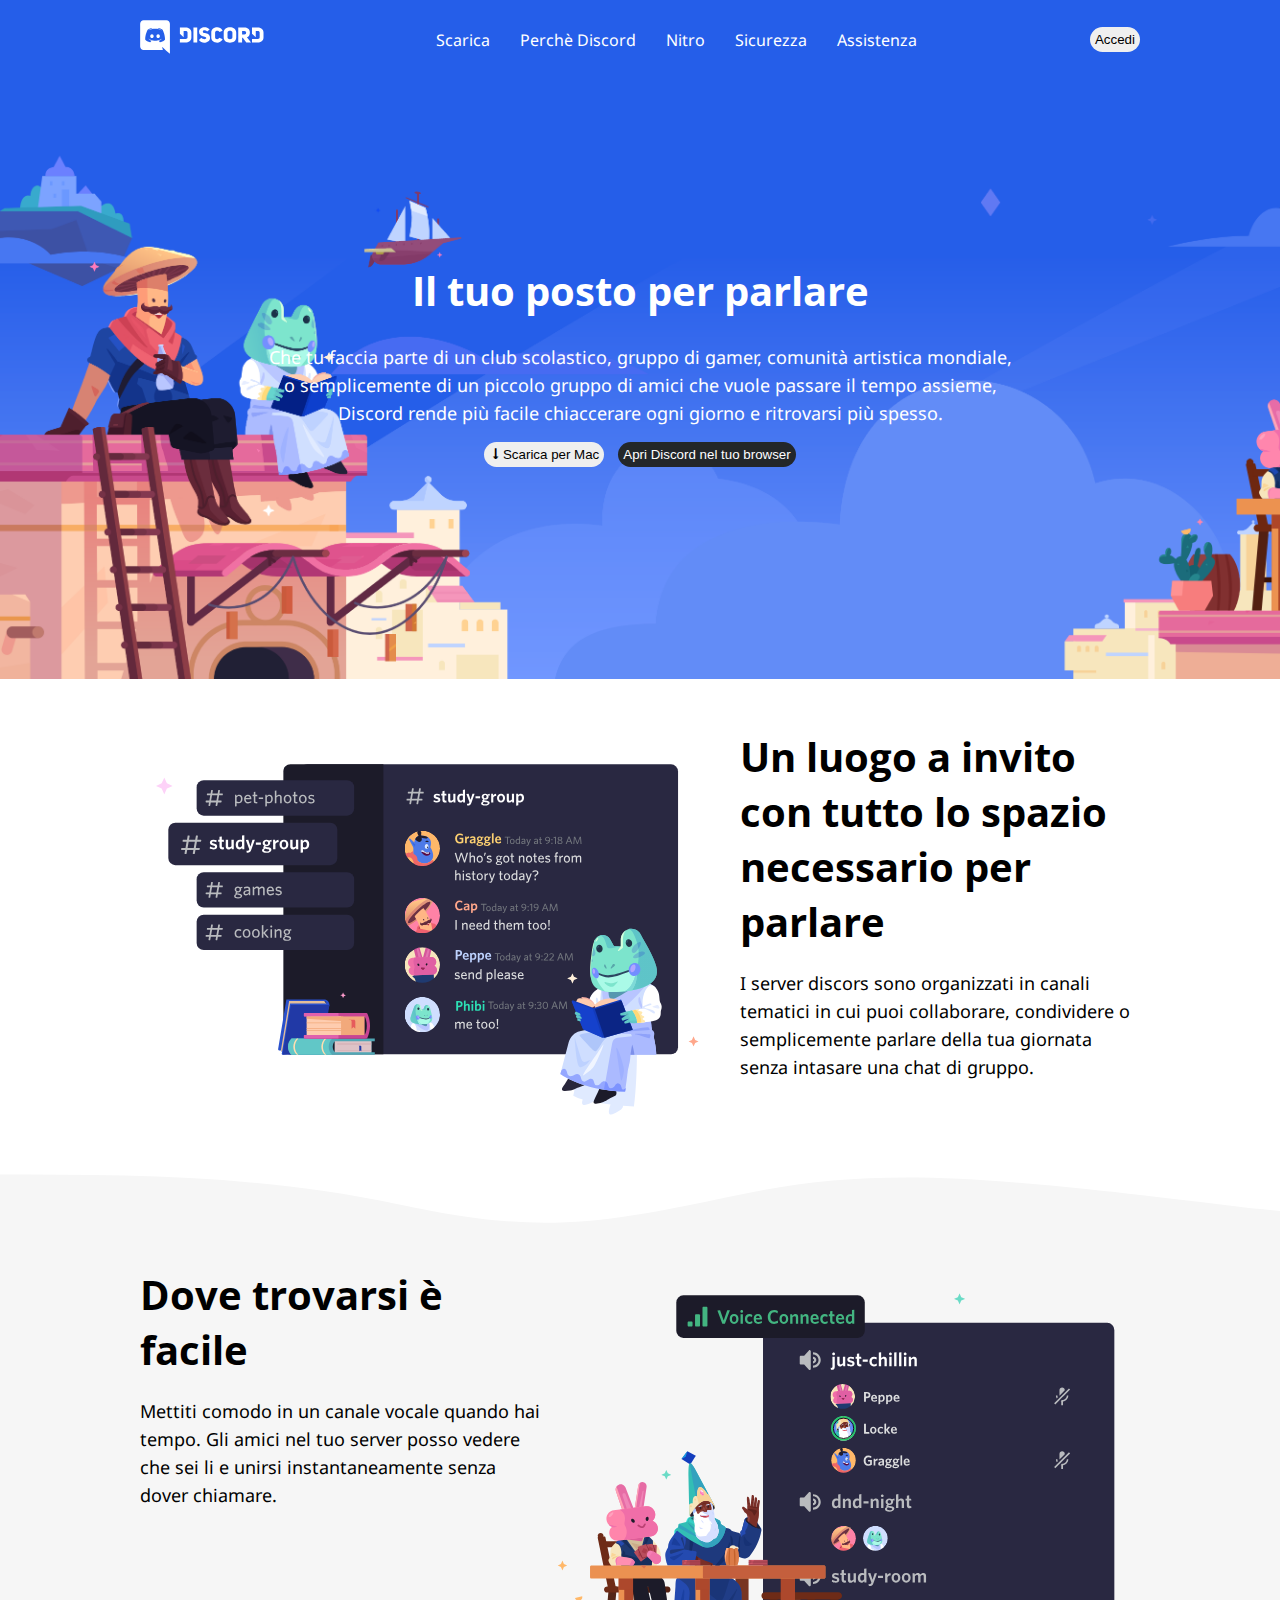
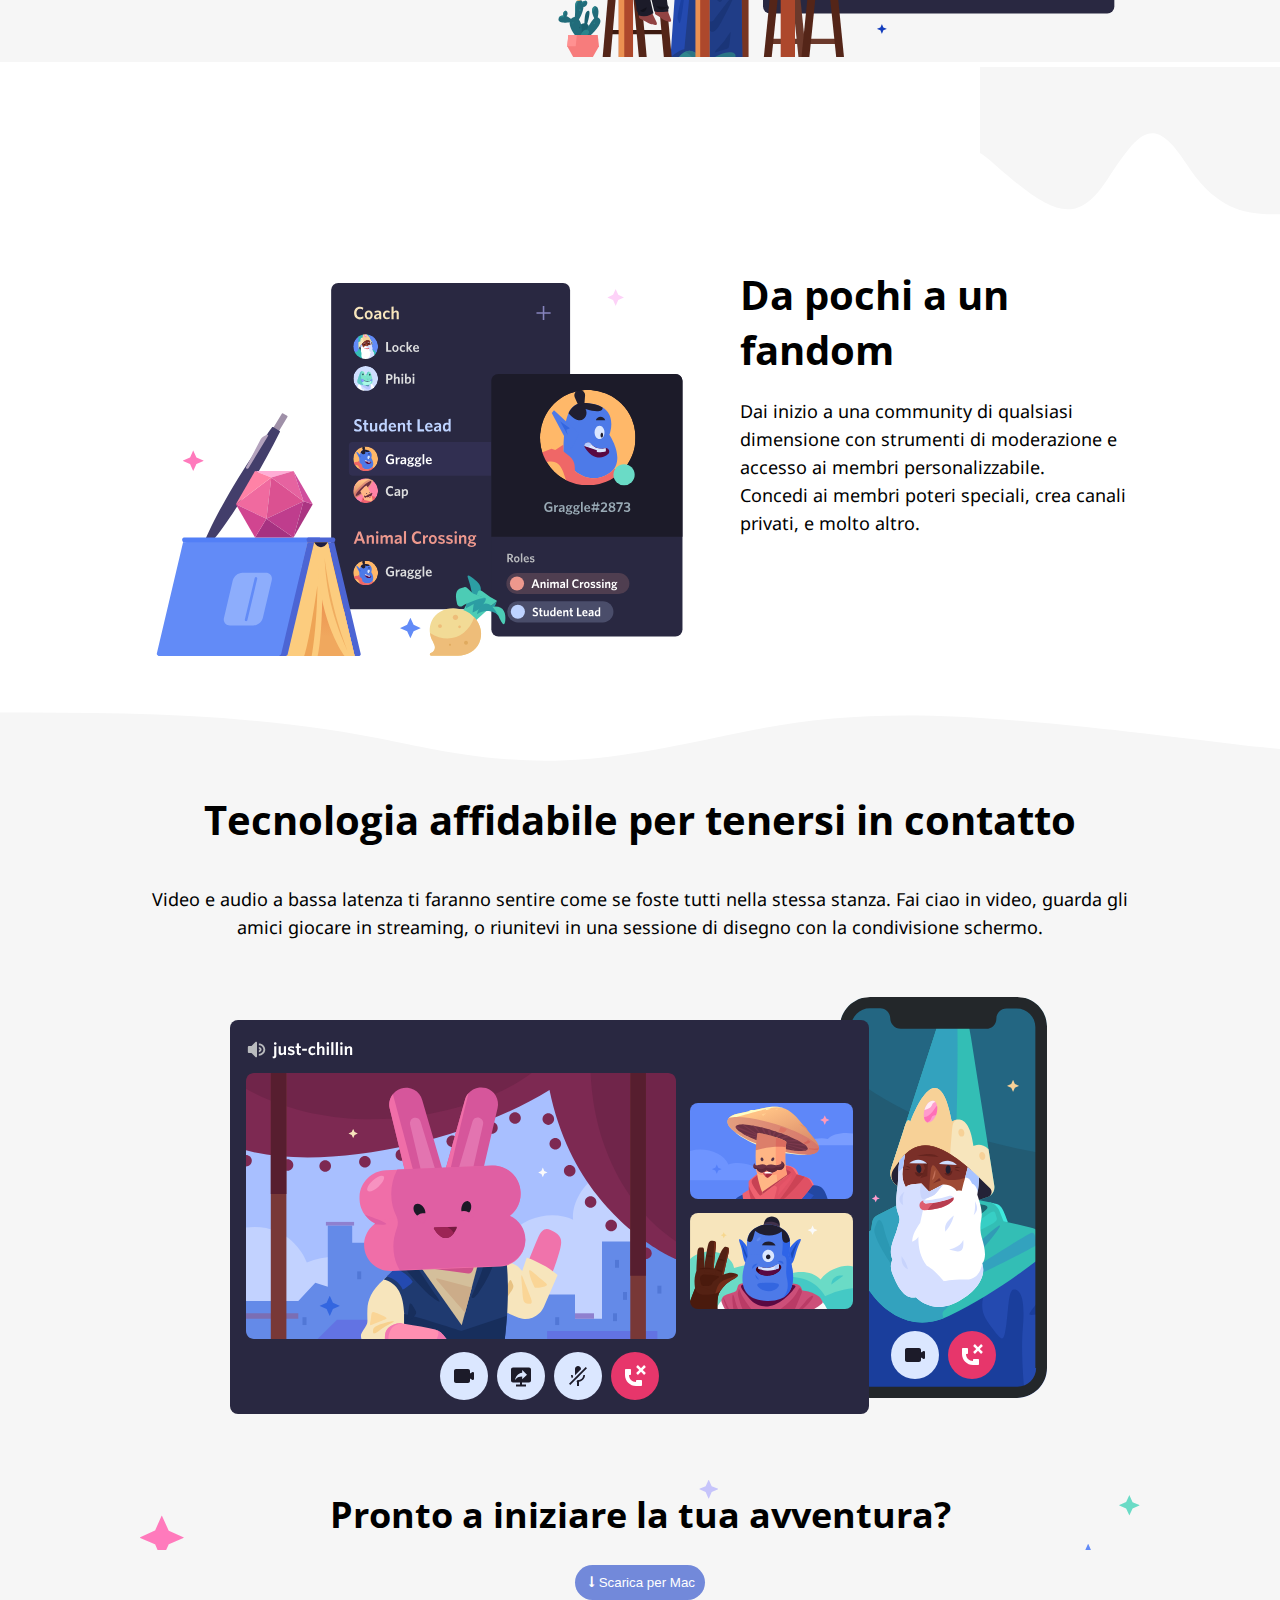
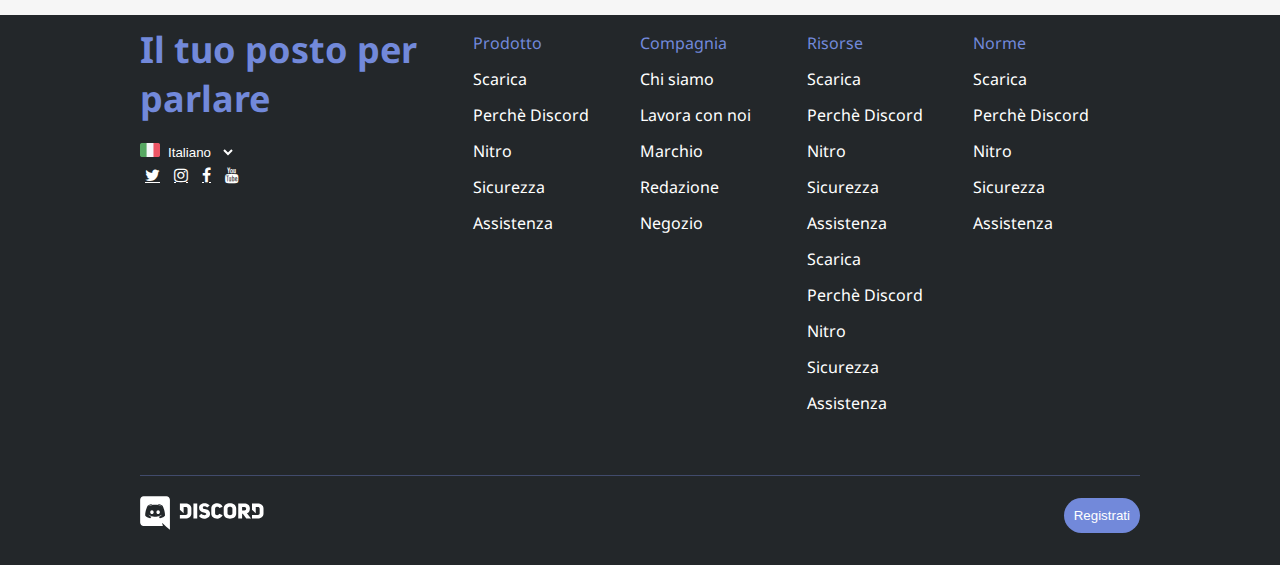
==== bonus/index.html @ d906f5fe "FEAT bonus wave + menu languages" ====
<!DOCTYPE html>
<html lang="en">
<head>
    <meta charset="UTF-8">
    <meta http-equiv="X-UA-Compatible" content="IE=edge">
    <meta name="viewport" content="width=device-width, initial-scale=1.0">
    <title>Discord</title>
    <link rel="stylesheet" href="./css/style.css">
    <link rel="stylesheet" href="https://cdnjs.cloudflare.com/ajax/libs/font-awesome/4.7.0/css/font-awesome.min.css">
    <link rel="preconnect" href="https://fonts.googleapis.com">
    <link rel="preconnect" href="https://fonts.gstatic.com" crossorigin>
    <link href="https://fonts.googleapis.com/css2?family=Noto+Sans:wght@300&display=swap" rel="stylesheet">
    <link rel="preconnect" href="https://fonts.googleapis.com">
    <link rel="preconnect" href="https://fonts.gstatic.com" crossorigin>
    <link href="https://fonts.googleapis.com/css2?family=Open+Sans:wght@700&display=swap" rel="stylesheet">
</head>
<body class="debug">
    <header class="main-header">
        <div class="container">
            <div class="row row-3">
                <div class="col">
                    <img src="./img/logo.svg" alt="logo">
                </div>
                <div class="col">
                    <ul>
                        <li>Scarica</li>
                        <li>Perchè Discord</li>
                        <li>Nitro</li>
                        <li>Sicurezza</li>
                        <li>Assistenza</li>
                    </ul>
                </div>
                <div class="col">
                    <button class="login button" type="button">Accedi</button>
                </div>
            </div>
        </div>
    </header>

    <main>
    <!--primo contenitore-->
        <section class="first">
            <div class="little-container">
                <div class="row row-first">
                    <div class="col">
                        <h2>Il tuo posto per parlare</h2>
                        <p>
                            Che tu faccia parte di un club scolastico, gruppo di gamer, comunità artistica mondiale,<br>
                            o semplicemente di un piccolo gruppo di amici che vuole passare il tempo assieme, <br>
                            Discord rende pi&ugrave; facile chiaccerare ogni giorno e ritrovarsi pi&ugrave; spesso.
                        </p>
                        <button class="arrow button" type="button">
                            Scarica per Mac
                        </button>
                        <button class="open button" type="button">
                            Apri Discord nel tuo browser
                        </button>
                    </div>
                </div>
            </div>
        </section>

        <section class="section">
            <!--secondo contenitore-->
            <div class="secondo">
                <div class="container">
                    <div class="row row-2">
                        <div class="col col-60">
                            <img src="./img/item1.svg" alt="item1">
                        </div>
                        <div class="col col-40">
                            <h2>
                                Un luogo a invito con tutto lo spazio necessario per parlare
                            </h2>
                            <p>
                                I server discors sono organizzati in canali tematici in cui puoi collaborare, condividere o semplicemente parlare della tua giornata senza intasare una chat di gruppo.
                            </p>
                        </div>
                    </div>
                </div>
            </div>
        </section>   
        
        <section>
            <!--terzo contenitore-->
            <div class="terzo section svg">
                <svg class="wave-1hkxOo" version="1.1" xmlns="http://www.w3.org/2000/svg" viewBox="0 0 1440 100" preserveAspectRatio="none" style="color: #F6F6F6; background-color: white;"><path class="wavePath-haxJK1 animationPaused-2hZ4IO" d="M826.337463,25.5396311 C670.970254,58.655965 603.696181,68.7870267 447.802481,35.1443383 C293.342778,1.81111414 137.33377,1.81111414 0,1.81111414 L0,150 L1920,150 L1920,1.81111414 C1739.53523,-16.6853983 1679.86404,73.1607868 1389.7826,37.4859505 C1099.70117,1.81111414 981.704672,-7.57670281 826.337463,25.5396311 Z" fill="currentColor"></path></svg>
                <div class="container reverse">
                    <div class="row row-2 reverse">
                        <div class="col col-60">
                            <img src="./img/item2.svg" alt="item2">
                        </div>
                        <div class="col col-40">
                            <h2>
                               Dove trovarsi &egrave; facile
                            </h2>
                            <p>
                                Mettiti comodo in un canale vocale quando hai tempo. Gli amici nel tuo server posso vedere che sei li e unirsi instantaneamente senza dover chiamare.
                            </p>
                        </div>
                    </div>
                </div>
            </div>
        </section>

        <section class="section ">
            <!--quarto contenitore-->
            <div class="quarto">
                <div class="container">
                    <div class="row row-2">
                        <div class="col col-60">
                            <img src="./img/item3.svg" alt="item3">
                        </div>
                        <div class="col col-40">
                            <h2>
                                Da pochi a un fandom
                            </h2>
                            <p>
                               Dai inizio a una community di qualsiasi dimensione con strumenti di moderazione e accesso ai membri personalizzabile.
                               <br>
                               Concedi ai membri poteri speciali, crea canali privati, e molto altro.
                            </p>
                        </div>
                    </div>
                </div>
            </div>
        </section>

        <section>
            <!--quinto contenitore-->
            <div class="terzo section">
                <svg class="wave-1hkxOo" version="1.1" xmlns="http://www.w3.org/2000/svg" viewBox="0 0 1440 100" preserveAspectRatio="none" style="color: #F6F6F6; background-color: white;"><path class="wavePath-haxJK1 animationPaused-2hZ4IO" d="M826.337463,25.5396311 C670.970254,58.655965 603.696181,68.7870267 447.802481,35.1443383 C293.342778,1.81111414 137.33377,1.81111414 0,1.81111414 L0,150 L1920,150 L1920,1.81111414 C1739.53523,-16.6853983 1679.86404,73.1607868 1389.7826,37.4859505 C1099.70117,1.81111414 981.704672,-7.57670281 826.337463,25.5396311 Z" fill="currentColor"></path></svg>
                <div class="container">
                    <div class="row-first">
                        <div class="col">
                            <h2>Tecnologia affidabile per tenersi in contatto</h2>
                            <p>
                                Video e audio a bassa latenza ti faranno sentire come se foste tutti nella stessa stanza. Fai ciao in video, guarda gli amici giocare in streaming, o riunitevi in una sessione di disegno con la condivisione schermo.
                            </p>
                            <img src="./img/item4-big.svg" alt="item4-big">
                            <h2 class="scarica">Pronto a iniziare la tua avventura?</h2>
                            <button class="arrow violet button" type="button">
                                Scarica per Mac
                            </button>
                        </div>
                    </div>
                </div>
            </div>
        </section>
    </main>

    <footer>
        <section>
            <div class="container section">
                <div class="row row-5">
                    <div class="col col-28">
                        <h3 class="languages"> Il tuo posto per parlare</h3>
                        <img class="flag" src="./img/ita.png" alt="ita">
                        <select name="" id="languages">
                            <option class=" ita" value="Italiano">Italiano</option>
                            <option value="English">English</option>
                            <option value="Français">Français</option>
                            <option value="Deutsch">Deutsch</option>
                        </select>
                        <div class="link">
                            <a href="#" class="fa fa-twitter"></a>
                            <a href="#" class="fa fa-instagram"></a>
                            <a href="#" class="fa fa-facebook"></a>
                            <a href="#" class="fa fa-youtube"></a>
                        </div>
                        
                        
                    </div>
                    <div class="col">
                        <ul>
                            Prodotto
                            <li>Scarica</li>
                            <li>Perch&egrave; Discord</li>
                            <li>Nitro</li>
                            <li>Sicurezza</li>
                            <li>Assistenza</li>
                        </ul>
                    </div>
                    <div class="col">
                        <ul>
                            Compagnia
                            <li>Chi siamo</li>
                            <li>Lavora con noi</li>
                            <li>Marchio</li>
                            <li>Redazione</li>
                            <li>Negozio</li>
                        </ul>
                    </div>
                    <div class="col">
                        <ul>
                            Risorse
                            <li>Scarica</li>
                            <li>Perch&egrave; Discord</li>
                            <li>Nitro</li>
                            <li>Sicurezza</li>
                            <li>Assistenza</li>
                            <li>Scarica</li>
                            <li>Perch&egrave; Discord</li>
                            <li>Nitro</li>
                            <li>Sicurezza</li>
                            <li>Assistenza</li>
                        </ul>
                    </div>
                    <div class="col">
                        <ul>
                            Norme
                            <li>Scarica</li>
                            <li>Perch&egrave; Discord</li>
                            <li>Nitro</li>
                            <li>Sicurezza</li>
                            <li>Assistenza</li>
                        </ul>
                    </div>
                </div>
            </div>
        </section>

        <section>
            <!--ultimo container-->
            <div class="ultimo ">
                <div class="container last">
                    <div class="row row-last">
                        <div class="col">
                            <img src="./img/logo.svg" alt="logo">
                        </div>
                        <div class="col">
                            <button class="violet button" type="button">
                                Registrati
                            </button>
                        </div>
                    </div>
                </div>
            </div>
        </section>
    </footer>
</body>
</html>
---- bonus/css/style.css ----
*{
    margin: 0;
    padding: 0;
    box-sizing: border-box;
}

img {
	max-width: 100%;
}

.row{
    display:flex
}

.container{
    max-width: 1000px;
    margin: 0 auto;
}

.section{
    padding: 50px 0;
}

.col>h2{
    padding-bottom: 5%;
    font-size: 40px; 
    font-family: 'Open Sans', sans-serif;  
}

.col>p{
    font-size: 18px;
    line-height: 28px;
}

body{
    font-family: 'Noto Sans', sans-serif;
}

/*header*/
.container>.row-3{
    justify-content: space-between;
    align-items: center;
}

.main-header{
    min-height: 50px;
    background-color:#255EE9; 
    padding: 20px;
    color: white;
}

.row-3 ul{
    display: flex;
    gap: 30px;
}

ul{
    list-style-type: none;
}

button{
    padding: 5px;
    border-radius: 50px;
    border: none;
}

/* style primo contenitore*/
.little-container{
    max-width: 800px;
    margin: 0 auto;    
}

.first{
    background-image: url(../img/jumbo.png);
    background-size: cover;
    color: white;
    min-height: 600px;
    display: flex;
    align-items: center;
}

.row-first>.col{
    flex-basis: 100%;
    line-height: 30px;
    text-align: center;
}

.row-first button{
    margin: 15px 5px;   
}

.arrow.button:before{
    content: '\1F817';
    display:inline-block;
    width: 10px;
}

.open.button{
    background-color: #23272A;
    color: white;
}

/*stile secondo, terzo, quarto contenitore*/

section>.terzo{
    background-color: #F6F6F6;
    padding: 0;
}

.row-2>.col-60{
    flex-basis: 60%;
}

.row-2>.col-40{
    flex-basis: 40%;
}

.row-2.reverse{
    flex-direction: row-reverse;
}

.terzo.section.svg::after{
    content: url('../img/wave.svg');
    display: inline-block;
    width: 100%;
    transform: rotate(180deg);
    background-color: white;
}
/*quinto contenitore*/

.col h2.scarica{
    background-image: url('../img/stars.svg');
    background-size: cover;
    padding: 2%;
    font-size: 36px;
    font-family: 'Open Sans', sans-serif;
}

.violet.button{
    background-color: #7289DA;
    color: white;
    padding: 10px;
}

/*footer*/
select{
    border: none;
    background-color: #23272A;
    color: white;
}

footer{
    background-color: #23272A;
    color: white;
}

.col-28>.languages{
    color: #7289DA;
    font-size: 36px;
    padding-bottom: 5%;
}

footer .ita::after{
    content: '\02C5';
    display: inline-block;
}

footer img.flag{
    width: 20px;
}

footer .fa{
    color: white;
    padding: 5px;
}

footer ul{
    color: #7289DA;
    line-height: 36px; 
}

footer ul>li{
    color: white;
}

.row-5>.col{
      min-height: 400px;
}

footer .container.section{
    padding: 10px 0 50px;
}

.row-5>.col{
    flex-basis: calc(100% /6);
}

.row-5>.col-28{
    flex-basis: calc(100% /3);
}

/*ultimo container*/

.container>.row-last{
    justify-content: space-between;
    align-items: center;
    min-height: 50px;
    border-top: 1px solid #414B6C;
    padding: 20px 0 30px;
}
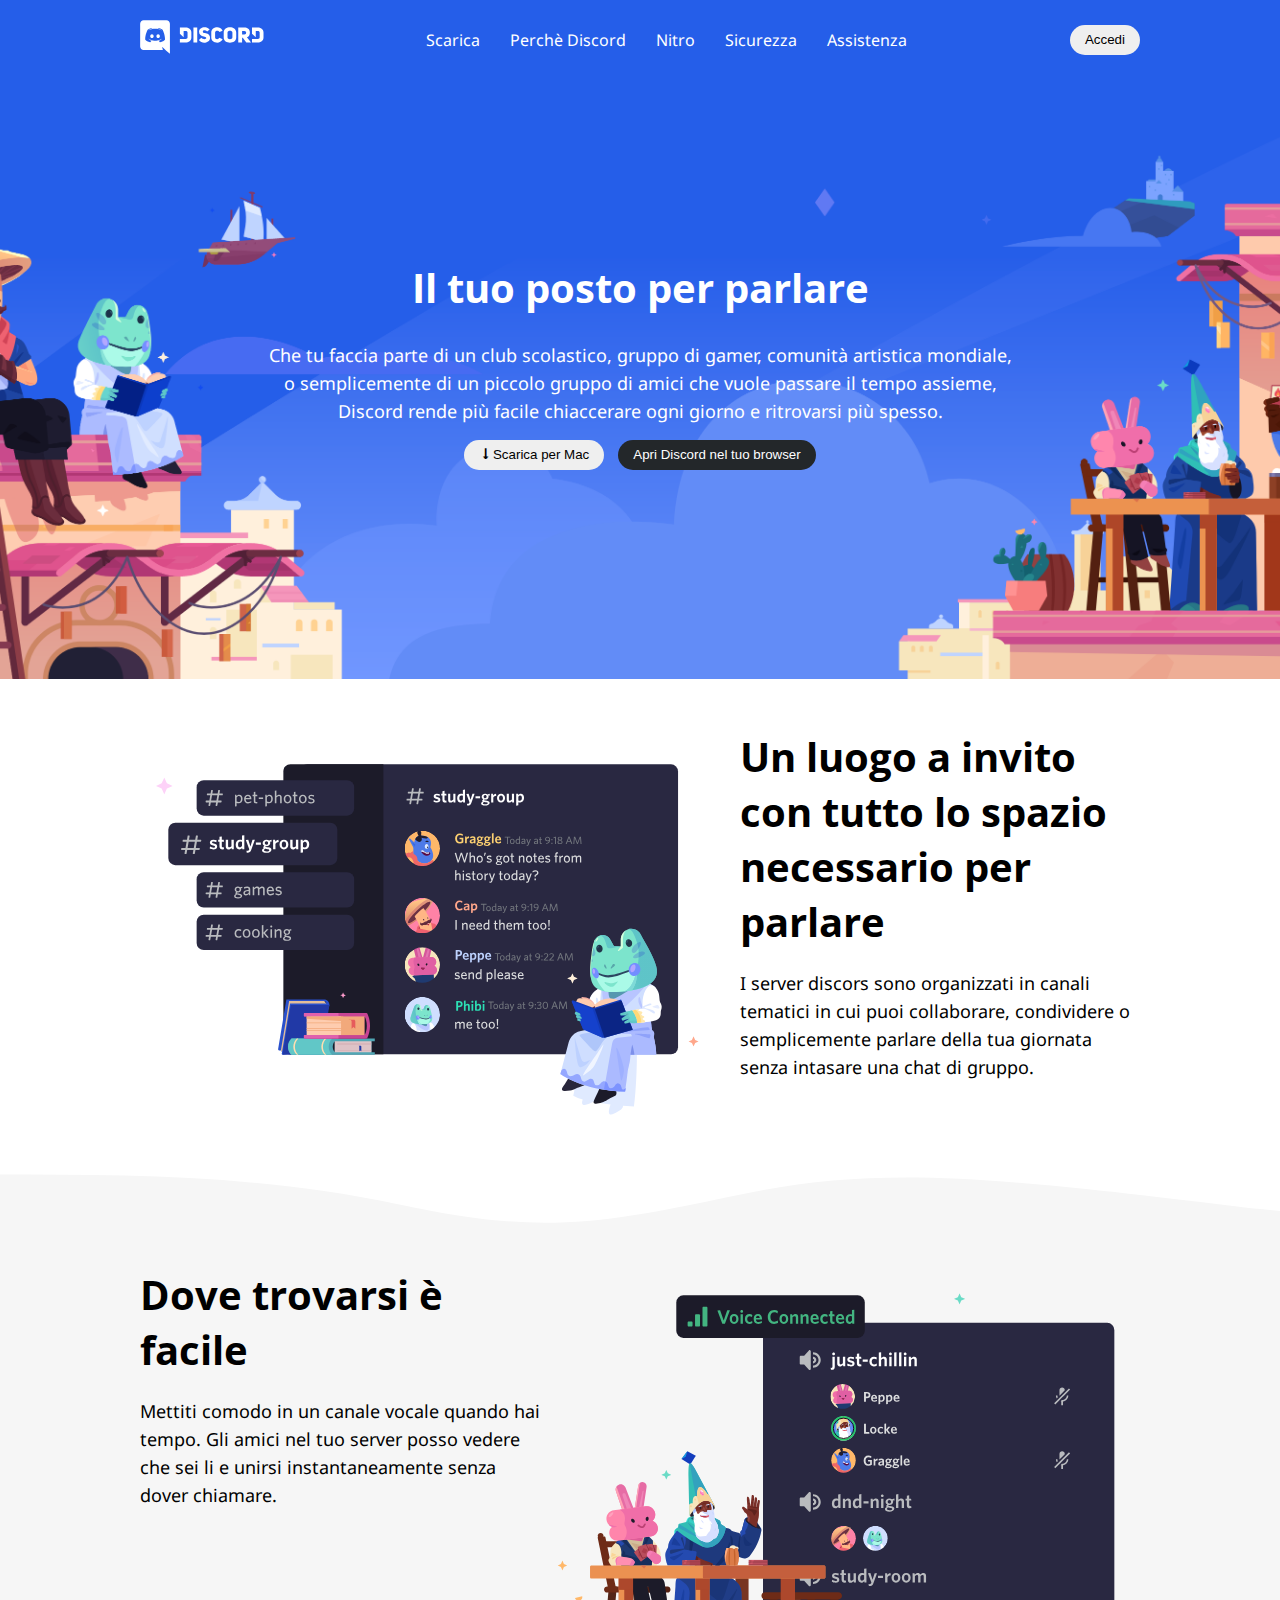
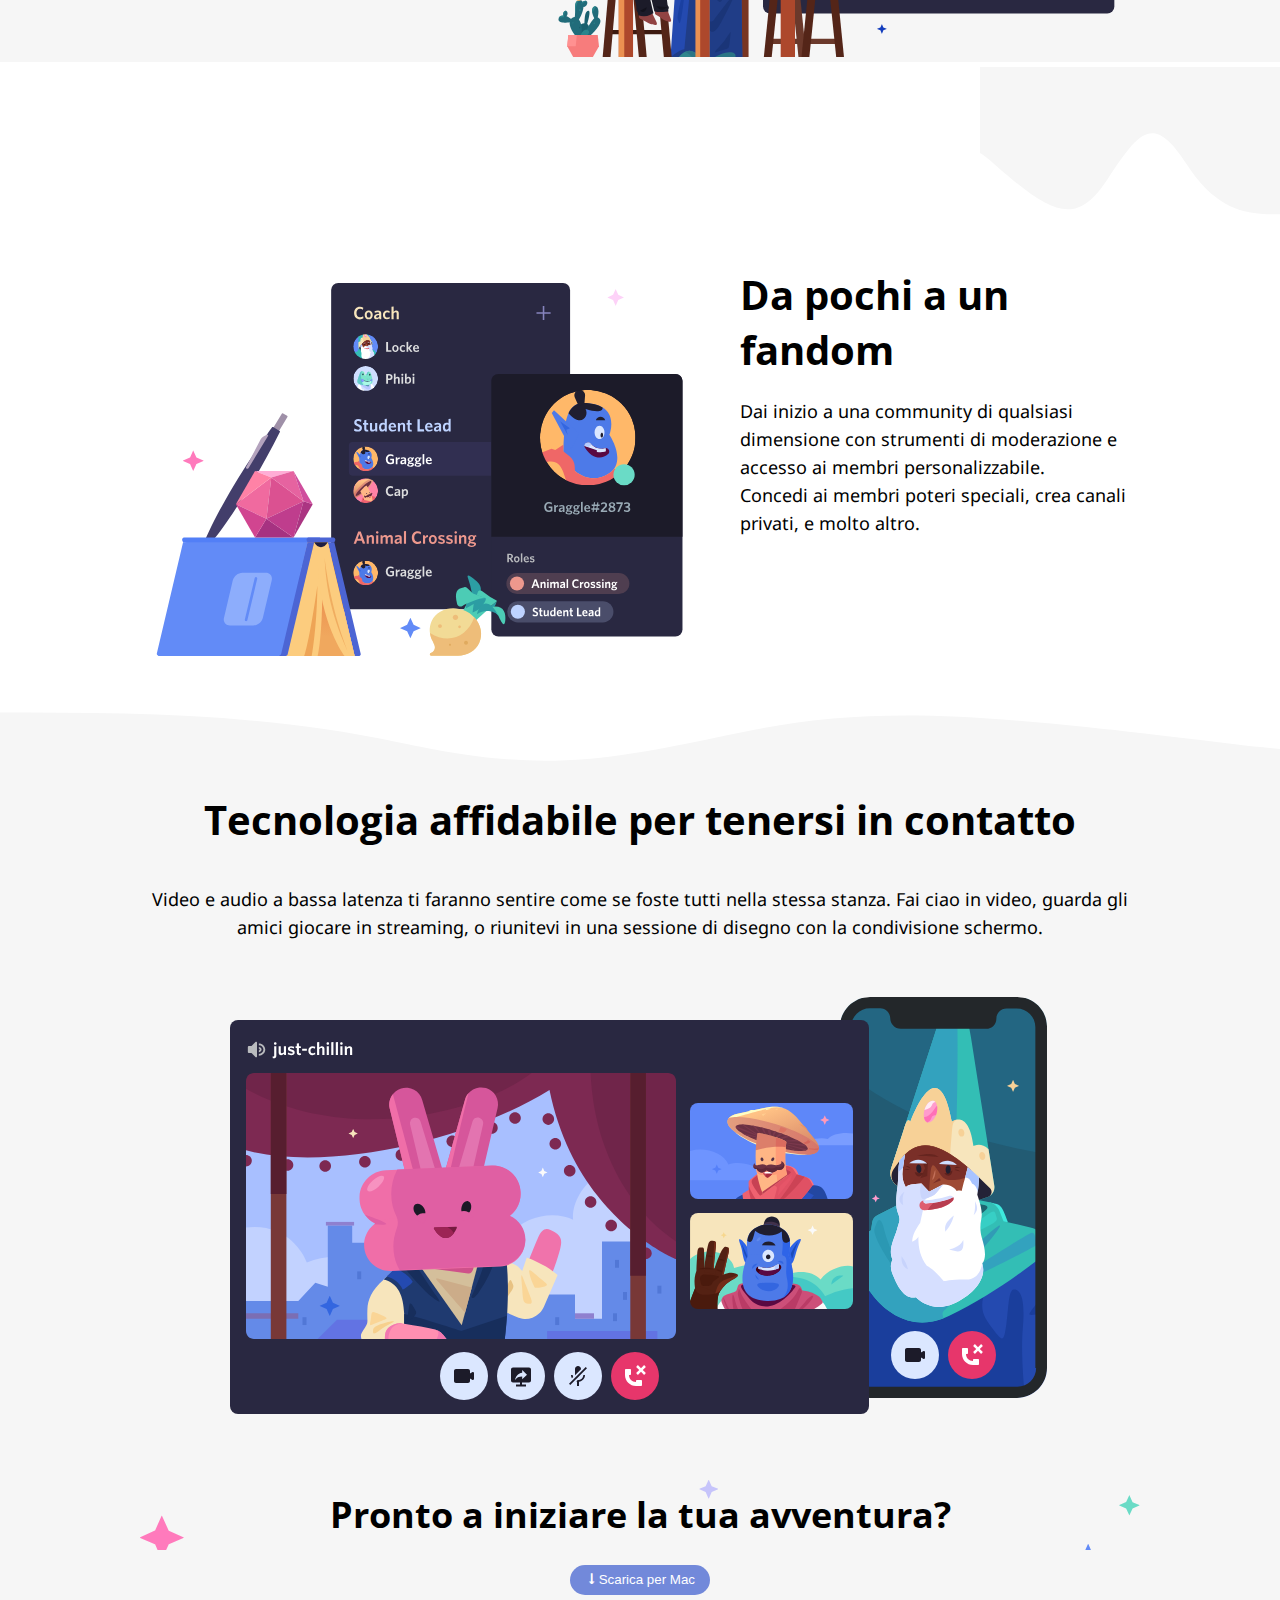
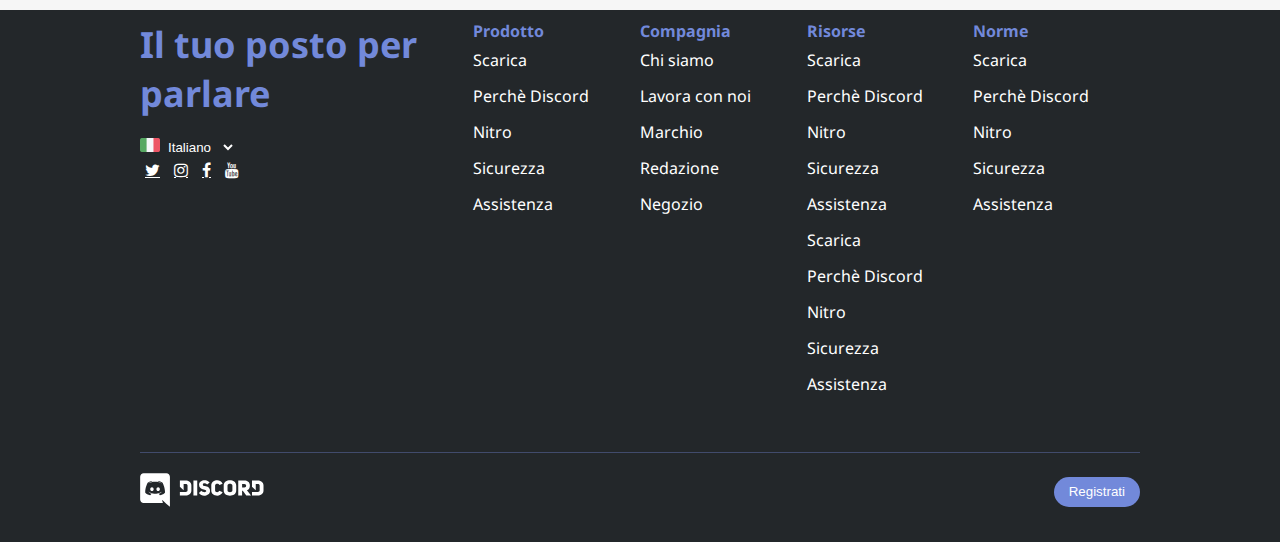
==== commit 1b21dca5: "FIX title  menu footer lists" ====
--- a/bonus/index.html
+++ b/bonus/index.html
@@ -14,7 +14,7 @@
     <link rel="preconnect" href="https://fonts.gstatic.com" crossorigin>
     <link href="https://fonts.googleapis.com/css2?family=Open+Sans:wght@700&display=swap" rel="stylesheet">
 </head>
-<body class="debug">
+<body>
     <header class="main-header">
         <div class="container">
             <div class="row row-3">
@@ -157,7 +157,7 @@
                         <h3 class="languages"> Il tuo posto per parlare</h3>
                         <img class="flag" src="./img/ita.png" alt="ita">
                         <select name="" id="languages">
-                            <option class=" ita" value="Italiano">Italiano</option>
+                            <option class=" ita" value="Italiano"> Italiano</option>
                             <option value="English">English</option>
                             <option value="Français">Français</option>
                             <option value="Deutsch">Deutsch</option>
@@ -167,55 +167,66 @@
                             <a href="#" class="fa fa-instagram"></a>
                             <a href="#" class="fa fa-facebook"></a>
                             <a href="#" class="fa fa-youtube"></a>
-                        </div>
-                        
-                        
-                    </div>
-                    <div class="col">
-                        <ul>
-                            Prodotto
-                            <li>Scarica</li>
-                            <li>Perch&egrave; Discord</li>
-                            <li>Nitro</li>
-                            <li>Sicurezza</li>
-                            <li>Assistenza</li>
-                        </ul>
-                    </div>
-                    <div class="col">
-                        <ul>
-                            Compagnia
-                            <li>Chi siamo</li>
-                            <li>Lavora con noi</li>
-                            <li>Marchio</li>
-                            <li>Redazione</li>
-                            <li>Negozio</li>
-                        </ul>
-                    </div>
-                    <div class="col">
-                        <ul>
-                            Risorse
-                            <li>Scarica</li>
-                            <li>Perch&egrave; Discord</li>
-                            <li>Nitro</li>
-                            <li>Sicurezza</li>
-                            <li>Assistenza</li>
-                            <li>Scarica</li>
-                            <li>Perch&egrave; Discord</li>
-                            <li>Nitro</li>
-                            <li>Sicurezza</li>
-                            <li>Assistenza</li>
-                        </ul>
-                    </div>
-                    <div class="col">
-                        <ul>
-                            Norme
-                            <li>Scarica</li>
-                            <li>Perch&egrave; Discord</li>
-                            <li>Nitro</li>
-                            <li>Sicurezza</li>
-                            <li>Assistenza</li>
-                        </ul>
-                    </div>
+                        </div>                  
+                    </div>
+
+                    <div class="col">
+                        <div class="menu">
+                            <h4>Prodotto</h4>
+                            <ul>
+                                <li>Scarica</li>
+                                <li>Perch&egrave; Discord</li>
+                                <li>Nitro</li>
+                                <li>Sicurezza</li>
+                                <li>Assistenza</li>
+                            </ul>
+                        </div>
+                    </div>
+
+                    <div class="col">
+                        <div class="menu">
+                            <h4>Compagnia</h4>
+                            <ul>                                
+                                <li>Chi siamo</li>
+                                <li>Lavora con noi</li>
+                                <li>Marchio</li>
+                                <li>Redazione</li>
+                                <li>Negozio</li>
+                            </ul>
+                        </div>
+                    </div>
+
+                    <div class="col">
+                        <div class="menu">
+                            <h4>Risorse</h4>
+                            <ul>                                
+                                <li>Scarica</li>
+                                <li>Perch&egrave; Discord</li>
+                                <li>Nitro</li>
+                                <li>Sicurezza</li>
+                                <li>Assistenza</li>
+                                <li>Scarica</li>
+                                <li>Perch&egrave; Discord</li>
+                                <li>Nitro</li>
+                                <li>Sicurezza</li>
+                                <li>Assistenza</li>
+                            </ul>
+                        </div>
+                    </div>
+                    
+                    <div class="col">
+                        <div class="menu">
+                            <h4>Norme</h4>
+                            <ul>                                
+                                <li>Scarica</li>
+                                <li>Perch&egrave; Discord</li>
+                                <li>Nitro</li>
+                                <li>Sicurezza</li>
+                                <li>Assistenza</li>
+                            </ul>
+                        </div>
+                    </div>
+                </div>
                 </div>
             </div>
         </section>
--- a/bonus/css/style.css
+++ b/bonus/css/style.css
@@ -54,14 +54,47 @@
     gap: 30px;
 }
 
+/***ul stlye****/
 ul{
     list-style-type: none;
-}
-
+    line-height: 36px;
+}
+
+.menu>h4{
+    color: #7289DA; 
+}
+
+footer ul>li{
+    color: white;
+}
+
+
+/*button style*/
 button{
-    padding: 5px;
+    line-height: 30px;
+    padding: 0 15px;
     border-radius: 50px;
     border: none;
+}
+
+.row-first button{
+    margin: 15px 5px;   
+}
+
+.open.button{
+    background-color: #23272A;
+    color: white;
+}
+
+.arrow.button:before{
+    content: '\1F817';
+    display:inline-block;
+    width: 10px;
+}
+
+.violet.button{
+    background-color: #7289DA;
+    color: white;
 }
 
 /* style primo contenitore*/
@@ -73,8 +106,9 @@
 .first{
     background-image: url(../img/jumbo.png);
     background-size: cover;
-    color: white;
-    min-height: 600px;
+    background-position: center bottom;
+    color: white;
+    height: 600px;
     display: flex;
     align-items: center;
 }
@@ -83,21 +117,6 @@
     flex-basis: 100%;
     line-height: 30px;
     text-align: center;
-}
-
-.row-first button{
-    margin: 15px 5px;   
-}
-
-.arrow.button:before{
-    content: '\1F817';
-    display:inline-block;
-    width: 10px;
-}
-
-.open.button{
-    background-color: #23272A;
-    color: white;
 }
 
 /*stile secondo, terzo, quarto contenitore*/
@@ -136,20 +155,14 @@
     font-family: 'Open Sans', sans-serif;
 }
 
-.violet.button{
-    background-color: #7289DA;
-    color: white;
-    padding: 10px;
-}
-
 /*footer*/
+footer{
+    background-color: #23272A;
+    color: white;
+}
+
 select{
     border: none;
-    background-color: #23272A;
-    color: white;
-}
-
-footer{
     background-color: #23272A;
     color: white;
 }
@@ -172,19 +185,6 @@
 footer .fa{
     color: white;
     padding: 5px;
-}
-
-footer ul{
-    color: #7289DA;
-    line-height: 36px; 
-}
-
-footer ul>li{
-    color: white;
-}
-
-.row-5>.col{
-      min-height: 400px;
 }
 
 footer .container.section{
